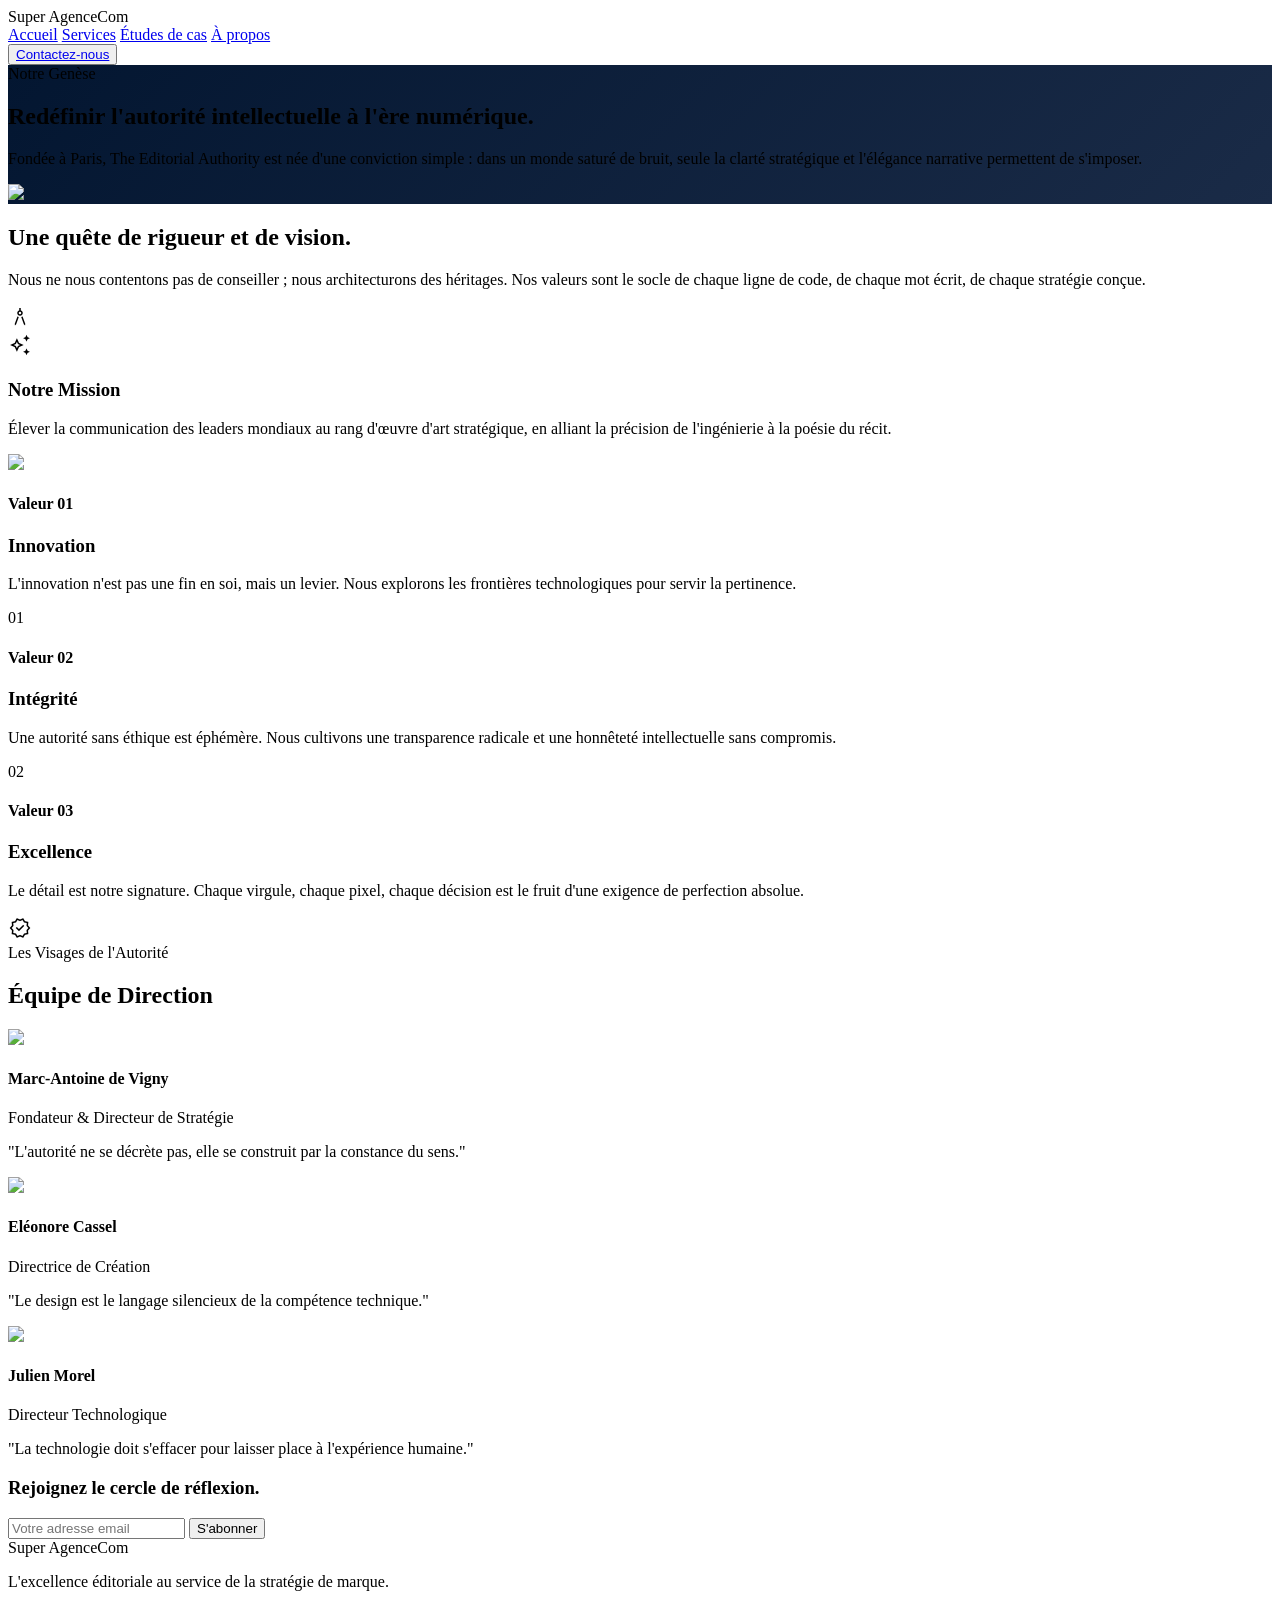
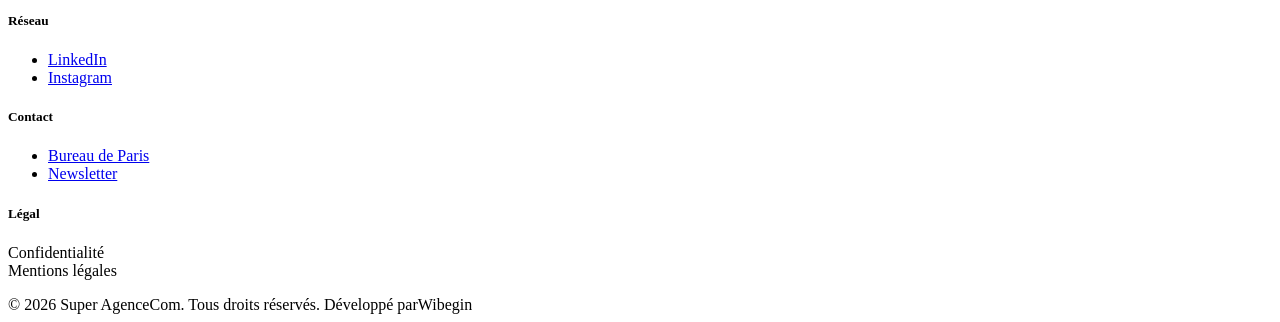
==== apropos.html @ 8a98f332 "initialization" ====
<!doctype html>

<html class="light" lang="fr">
  <head>
    <meta charset="utf-8" />
    <meta content="width=device-width, initial-scale=1.0" name="viewport" />
    <link
      href="https://fonts.googleapis.com/css2?family=Noto+Serif:wght@400;700&amp;family=Manrope:wght@300;400;500;600;700;800&amp;display=swap"
      rel="stylesheet"
    />
    <link
      href="https://fonts.googleapis.com/css2?family=Material+Symbols+Outlined:wght,FILL@100..700,0..1&amp;display=swap"
      rel="stylesheet"
    />
    <link
      href="https://fonts.googleapis.com/css2?family=Material+Symbols+Outlined:wght,FILL@100..700,0..1&amp;display=swap"
      rel="stylesheet"
    />
    <script src="https://cdn.tailwindcss.com?plugins=forms,container-queries"></script>
    <script id="tailwind-config">
      tailwind.config = {
        darkMode: "class",
        theme: {
          extend: {
            colors: {
              "on-surface-variant": "#44474d",
              "on-secondary": "#ffffff",
              "secondary-fixed": "#d9e3f7",
              "tertiary-container": "#3a2800",
              "primary-container": "#1a2b47",
              "inverse-primary": "#b6c7ea",
              "tertiary-fixed": "#ffdea5",
              "outline-variant": "#c5c6ce",
              "surface-variant": "#e0e3e5",
              "on-primary": "#ffffff",
              "on-tertiary": "#ffffff",
              "on-primary-fixed-variant": "#374765",
              primary: "#031631",
              background: "#f7f9fb",
              outline: "#75777e",
              "on-primary-container": "#8293b4",
              "on-tertiary-fixed-variant": "#5d4201",
              "surface-container-highest": "#e0e3e5",
              "surface-tint": "#4e5f7d",
              secondary: "#555f70",
              "on-secondary-fixed-variant": "#3d4757",
              "on-secondary-container": "#596374",
              "on-tertiary-container": "#b08d48",
              surface: "#f7f9fb",
              "on-surface": "#191c1e",
              "on-secondary-fixed": "#121c2a",
              "on-tertiary-fixed": "#261900",
              "surface-container-high": "#e6e8ea",
              "surface-container-low": "#f2f4f6",
              "inverse-surface": "#2d3133",
              "on-primary-fixed": "#081b37",
              "tertiary-fixed-dim": "#e9c176",
              "on-error": "#ffffff",
              "on-background": "#191c1e",
              "primary-fixed": "#d6e3ff",
              "on-error-container": "#93000a",
              "error-container": "#ffdad6",
              "surface-dim": "#d8dadc",
              error: "#ba1a1a",
              "inverse-on-surface": "#eff1f3",
              "secondary-fixed-dim": "#bdc7db",
              "primary-fixed-dim": "#b6c7ea",
              "surface-container": "#eceef0",
              "surface-bright": "#f7f9fb",
              "surface-container-lowest": "#ffffff",
              "secondary-container": "#d6e0f4",
              tertiary: "#201500",
            },
            fontFamily: {
              headline: ["Noto Serif"],
              body: ["Manrope"],
              label: ["Manrope"],
            },
            borderRadius: {
              DEFAULT: "0.125rem",
              lg: "0.25rem",
              xl: "0.5rem",
              full: "0.75rem",
            },
          },
        },
      };
    </script>
    <style>
      .material-symbols-outlined {
        font-variation-settings:
          "FILL" 0,
          "wght" 300,
          "GRAD" 0,
          "opsz" 24;
      }
      .editorial-gradient {
        background: linear-gradient(135deg, #031631 0%, #1a2b47 100%);
      }
      .asymmetric-grid {
        display: grid;
        grid-template-columns: repeat(12, 1fr);
      }
    </style>
  </head>
  <body
    class="bg-surface text-on-surface font-body selection:bg-tertiary-fixed-dim selection:text-primary"
  >
    <!-- Top Navigation Bar -->
    <nav class="fixed top-0 w-full z-50 bg-white/70 backdrop-blur-xl shadow-sm">
      <div
        class="flex justify-between items-center max-w-7xl mx-auto px-8 h-20"
      >
        <div class="text-xl font-bold font-headline text-primary">
          Super AgenceCom
        </div>
        <div
          class="hidden md:flex items-center space-x-10 font-headline font-medium tracking-tight"
        >
          <a
            class="text-secondary hover:text-primary transition-colors"
            href="index.html"
            >Accueil</a
          >
          <a
            class="text-secondary hover:text-primary transition-colors"
            href="services.html"
            >Services</a
          >
          <a
            class="text-secondary hover:text-primary transition-colors"
            href="etudes.html"
            >Études de cas</a
          >
          <a
            class="text-primary border-b-2 border-primary pb-1"
            href="apropos.html"
            >À propos</a
          >
        </div>
        <button
          class="bg-primary text-on-primary px-6 py-2.5 text-sm uppercase tracking-widest hover:opacity-80 transition-opacity duration-300 active:scale-95 transition-transform"
        >
          <a href="contact.html">Contactez-nous</a>
        </button>
      </div>
    </nav>
    <main class="pt-20">
      <!-- Hero Section: Narrative Introduction -->
      <section class="editorial-gradient text-white py-32 px-8 overflow-hidden">
        <div
          class="max-w-7xl mx-auto flex flex-col md:flex-row items-center gap-16"
        >
          <div class="w-full md:w-3/5">
            <span
              class="font-label text-tertiary-fixed-dim uppercase tracking-[0.3em] text-xs mb-6 block"
              >Notre Genèse</span
            >
            <h1 class="font-headline text-5xl md:text-7xl leading-tight mb-8">
              Redéfinir l'autorité intellectuelle à l'ère numérique.
            </h1>
            <p
              class="font-body text-xl text-on-primary-container leading-relaxed max-w-2xl"
            >
              Fondée à Paris, The Editorial Authority est née d'une conviction
              simple : dans un monde saturé de bruit, seule la clarté
              stratégique et l'élégance narrative permettent de s'imposer.
            </p>
          </div>
          <div class="w-full md:w-2/5 relative">
            <div class="aspect-[4/5] bg-surface-container-low overflow-hidden">
              <img
                class="w-full h-full object-cover grayscale opacity-90 hover:scale-105 transition-transform duration-500"
                data-alt="Modern minimalist architectural office interior with high ceilings and large windows showing a Parisian skyline at dusk"
                src="https://lh3.googleusercontent.com/aida-public/[base64]"
              />
            </div>
          </div>
        </div>
      </section>
      <!-- Mission & Values: Asymmetric Bento Grid -->
      <section class="py-32 px-8 bg-surface">
        <div class="max-w-7xl mx-auto">
          <div
            class="mb-24 flex flex-col md:flex-row justify-between items-end gap-8"
          >
            <div class="max-w-xl">
              <h2 class="font-headline text-4xl mb-6">
                Une quête de rigueur et de vision.
              </h2>
              <p class="text-on-secondary-container text-lg">
                Nous ne nous contentons pas de conseiller ; nous architecturons
                des héritages. Nos valeurs sont le socle de chaque ligne de
                code, de chaque mot écrit, de chaque stratégie conçue.
              </p>
            </div>
            <div class="hidden md:block">
              <span class="material-symbols-outlined text-6xl text-primary/10"
                >architecture</span
              >
            </div>
          </div>
          <div class="grid grid-cols-1 md:grid-cols-12 gap-6">
            <!-- Mission -->
            <div
              class="md:col-span-7 bg-surface-container-lowest p-12 flex flex-col justify-between group"
            >
              <div>
                <span
                  class="material-symbols-outlined text-primary text-4xl mb-8"
                  >auto_awesome</span
                >
                <h3 class="font-headline text-3xl mb-6">Notre Mission</h3>
                <p
                  class="text-on-secondary-container text-lg leading-relaxed max-w-md"
                >
                  Élever la communication des leaders mondiaux au rang d'œuvre
                  d'art stratégique, en alliant la précision de l'ingénierie à
                  la poésie du récit.
                </p>
              </div>
              <div class="mt-12 overflow-hidden h-64">
                <img
                  class="w-full h-full object-cover transition-transform duration-700 group-hover:scale-110"
                  data-alt="Top down view of a minimalist workspace with a fountain pen, a blank notebook, and a small architectural model"
                  src="https://lh3.googleusercontent.com/aida-public/[base64]"
                />
              </div>
            </div>
            <!-- Innovation -->
            <div class="md:col-span-5 bg-primary p-12 text-white">
              <div class="h-full flex flex-col justify-between">
                <div>
                  <h4
                    class="font-label uppercase tracking-widest text-xs text-tertiary-fixed-dim mb-4"
                  >
                    Valeur 01
                  </h4>
                  <h3 class="font-headline text-3xl mb-6">Innovation</h3>
                  <p class="text-on-primary-container leading-relaxed">
                    L'innovation n'est pas une fin en soi, mais un levier. Nous
                    explorons les frontières technologiques pour servir la
                    pertinence.
                  </p>
                </div>
                <div class="mt-12 border-t border-white/10 pt-8">
                  <span class="font-headline text-5xl opacity-20">01</span>
                </div>
              </div>
            </div>
            <!-- Intégrité -->
            <div class="md:col-span-5 bg-surface-container-low p-12">
              <div class="h-full flex flex-col justify-between">
                <div>
                  <h4
                    class="font-label uppercase tracking-widest text-xs text-primary/40 mb-4"
                  >
                    Valeur 02
                  </h4>
                  <h3 class="font-headline text-3xl mb-6 text-primary">
                    Intégrité
                  </h3>
                  <p class="text-on-secondary-container leading-relaxed">
                    Une autorité sans éthique est éphémère. Nous cultivons une
                    transparence radicale et une honnêteté intellectuelle sans
                    compromis.
                  </p>
                </div>
                <div class="mt-12 border-t border-primary/10 pt-8">
                  <span class="font-headline text-5xl opacity-20 text-primary"
                    >02</span
                  >
                </div>
              </div>
            </div>
            <!-- Excellence -->
            <div class="md:col-span-7 bg-surface-container-highest p-12">
              <div class="h-full flex flex-col justify-between">
                <div>
                  <h4
                    class="font-label uppercase tracking-widest text-xs text-primary/40 mb-4"
                  >
                    Valeur 03
                  </h4>
                  <h3 class="font-headline text-3xl mb-6 text-primary">
                    Excellence
                  </h3>
                  <p
                    class="text-on-secondary-container leading-relaxed max-w-sm"
                  >
                    Le détail est notre signature. Chaque virgule, chaque pixel,
                    chaque décision est le fruit d'une exigence de perfection
                    absolue.
                  </p>
                </div>
                <div class="mt-12 flex justify-end">
                  <div
                    class="w-32 h-32 bg-tertiary-fixed-dim rounded-full flex items-center justify-center -mb-20 -mr-20"
                  >
                    <span
                      class="material-symbols-outlined text-primary text-3xl"
                      >verified</span
                    >
                  </div>
                </div>
              </div>
            </div>
          </div>
        </div>
      </section>
      <!-- Leadership Team -->
      <section class="py-32 px-8 bg-surface-container-low">
        <div class="max-w-7xl mx-auto">
          <div class="text-center mb-24">
            <span
              class="font-label text-primary uppercase tracking-[0.4em] text-xs mb-4 block"
              >Les Visages de l'Autorité</span
            >
            <h2 class="font-headline text-4xl md:text-5xl">
              Équipe de Direction
            </h2>
          </div>
          <div class="grid grid-cols-1 md:grid-cols-3 gap-16">
            <!-- Leader 1 -->
            <div class="group">
              <div class="aspect-[3/4] bg-surface-variant overflow-hidden mb-8">
                <img
                  class="w-full h-full object-cover grayscale group-hover:grayscale-0 transition-all duration-500"
                  data-alt="Professional studio portrait of a mature man with a serious expression, wearing a tailored navy suit, minimalist lighting"
                  src="https://lh3.googleusercontent.com/aida-public/[base64]"
                />
              </div>
              <h4 class="font-headline text-2xl mb-1">Marc-Antoine de Vigny</h4>
              <p
                class="font-label uppercase tracking-widest text-xs text-primary/60 mb-6"
              >
                Fondateur &amp; Directeur de Stratégie
              </p>
              <p
                class="text-on-secondary-container text-sm leading-relaxed italic"
              >
                "L'autorité ne se décrète pas, elle se construit par la
                constance du sens."
              </p>
            </div>
            <!-- Leader 2 -->
            <div class="group">
              <div class="aspect-[3/4] bg-surface-variant overflow-hidden mb-8">
                <img
                  class="w-full h-full object-cover grayscale group-hover:grayscale-0 transition-all duration-500"
                  data-alt="Professional portrait of a woman in her late 30s with a confident smile, wearing a cream designer blouse, soft natural lighting"
                  src="https://lh3.googleusercontent.com/aida-public/[base64]"
                />
              </div>
              <h4 class="font-headline text-2xl mb-1">Eléonore Cassel</h4>
              <p
                class="font-label uppercase tracking-widest text-xs text-primary/60 mb-6"
              >
                Directrice de Création
              </p>
              <p
                class="text-on-secondary-container text-sm leading-relaxed italic"
              >
                "Le design est le langage silencieux de la compétence
                technique."
              </p>
            </div>
            <!-- Leader 3 -->
            <div class="group">
              <div class="aspect-[3/4] bg-surface-variant overflow-hidden mb-8">
                <img
                  class="w-full h-full object-cover grayscale group-hover:grayscale-0 transition-all duration-500"
                  data-alt="Portrait of a young male executive in a modern black turtleneck, looking thoughtfully away from the camera, cinematic lighting"
                  src="https://lh3.googleusercontent.com/aida-public/[base64]"
                />
              </div>
              <h4 class="font-headline text-2xl mb-1">Julien Morel</h4>
              <p
                class="font-label uppercase tracking-widest text-xs text-primary/60 mb-6"
              >
                Directeur Technologique
              </p>
              <p
                class="text-on-secondary-container text-sm leading-relaxed italic"
              >
                "La technologie doit s'effacer pour laisser place à l'expérience
                humaine."
              </p>
            </div>
          </div>
        </div>
      </section>
      <!-- Newsletter / CTA -->
      <section class="py-24 px-8 bg-surface">
        <div
          class="max-w-3xl mx-auto text-center border-t border-outline-variant pt-24"
        >
          <h3 class="font-headline text-3xl mb-8">
            Rejoignez le cercle de réflexion.
          </h3>
          <div class="flex flex-col md:flex-row gap-4 justify-center">
            <input
              class="border-b border-outline-variant bg-transparent px-4 py-3 focus:outline-none focus:border-primary transition-colors font-body w-full md:w-80"
              placeholder="Votre adresse email"
              type="email"
            />
            <button
              class="bg-primary text-on-primary px-8 py-3 text-sm uppercase tracking-widest hover:opacity-90 transition-opacity"
            >
              S'abonner
            </button>
          </div>
        </div>
      </section>
    </main>
    <!-- Footer -->
    <footer class="bg-surface-container-low text-primary border-t-0">
      <div
        class="grid grid-cols-1 md:grid-cols-4 gap-12 max-w-7xl mx-auto px-8 py-20"
      >
        <div class="col-span-1 md:col-span-1">
          <div class="text-lg font-bold font-headline mb-6">
            Super AgenceCom
          </div>
          <p
            class="font-body text-xs text-on-secondary-container leading-relaxed"
          >
            L'excellence éditoriale au service de la stratégie de marque.
          </p>
        </div>
        <div>
          <h5
            class="font-label text-sm uppercase tracking-widest mb-6 font-bold"
          >
            Réseau
          </h5>
          <ul class="space-y-4">
            <li>
              <a
                class="text-on-secondary-container hover:underline decoration-tertiary-fixed-dim underline-offset-4 transition-all"
                href="#"
                >LinkedIn</a
              >
            </li>
            <li>
              <a
                class="text-on-secondary-container hover:underline decoration-tertiary-fixed-dim underline-offset-4 transition-all"
                href="#"
                >Instagram</a
              >
            </li>
          </ul>
        </div>
        <div>
          <h5
            class="font-label text-sm uppercase tracking-widest mb-6 font-bold"
          >
            Contact
          </h5>
          <ul class="space-y-4">
            <li>
              <a
                class="text-on-secondary-container hover:underline decoration-tertiary-fixed-dim underline-offset-4 transition-all"
                href="#"
                >Bureau de Paris</a
              >
            </li>
            <li>
              <a
                class="text-on-secondary-container hover:underline decoration-tertiary-fixed-dim underline-offset-4 transition-all"
                href="#"
                >Newsletter</a
              >
            </li>
          </ul>
        </div>
        <div>
          <h5
            class="font-label text-sm uppercase tracking-widest mb-6 font-bold"
          >
            Légal
          </h5>
          <p class="text-on-secondary-container text-xs leading-loose">
            Confidentialité<br />
            Mentions légales
          </p>
        </div>
      </div>
      <div class="max-w-7xl mx-auto px-8 pb-12">
        <div
          class="border-t border-outline-variant/30 pt-8 flex justify-between items-center text-[10px] font-label uppercase tracking-widest text-on-secondary-container/60"
        >
          <span>© 2026 Super AgenceCom. Tous droits réservés.</span>
          <span class="flex items-center gap-2"
            >Développé par<span class="text-primary font-bold"
              >Wibegin</span
            ></span
          >
        </div>
      </div>
    </footer>
  </body>
</html>
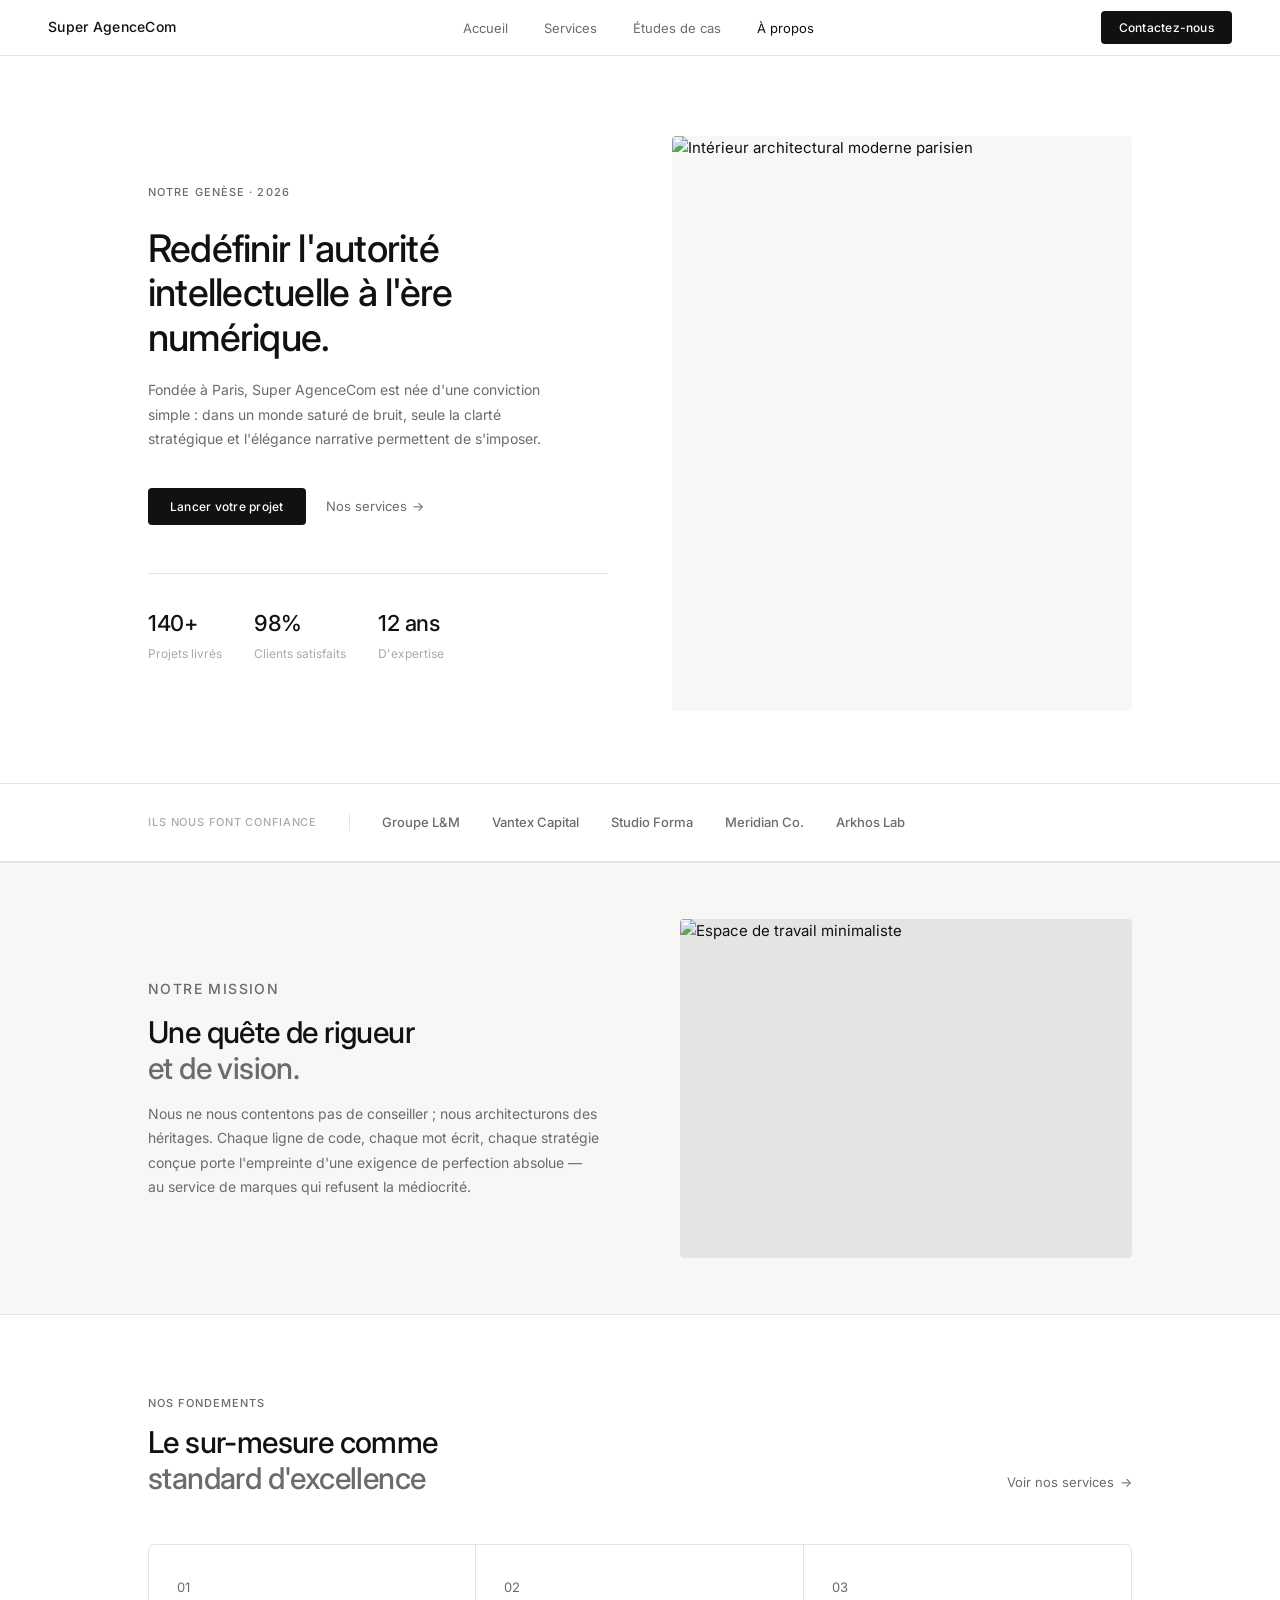
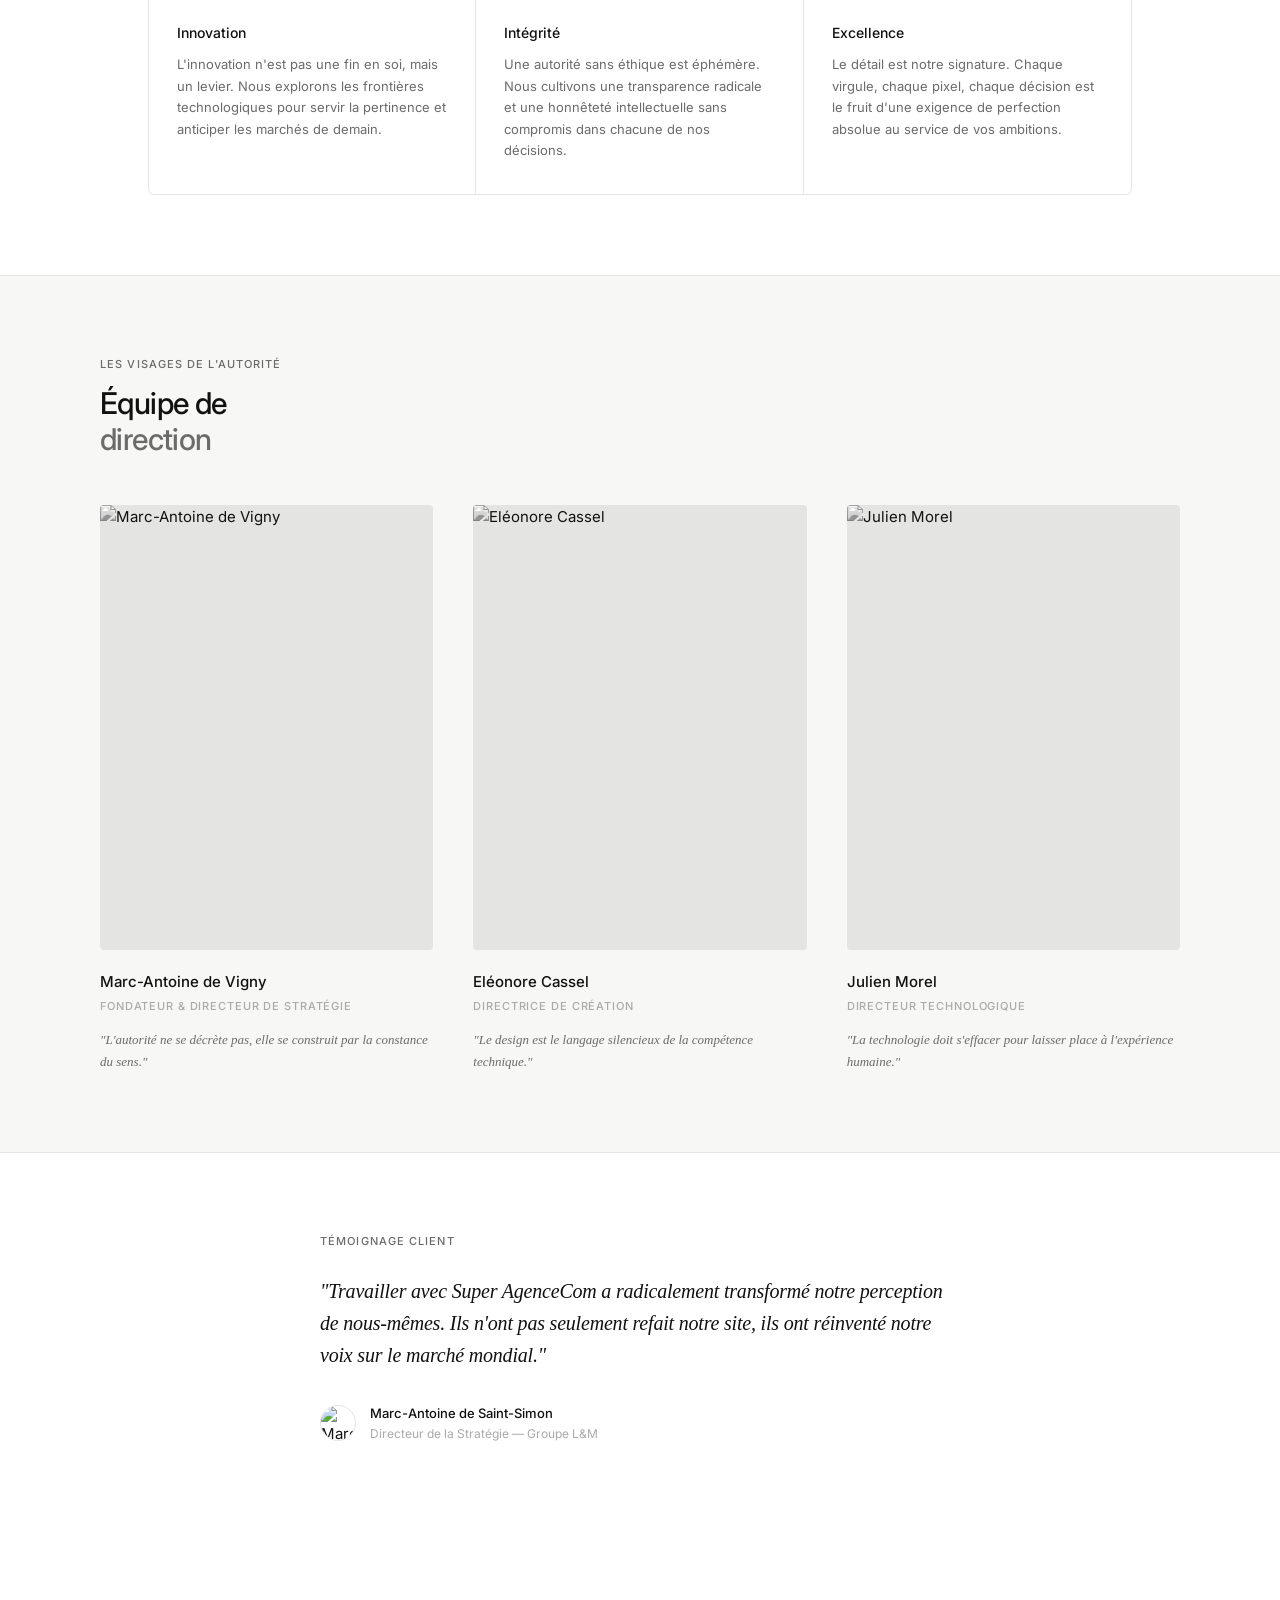
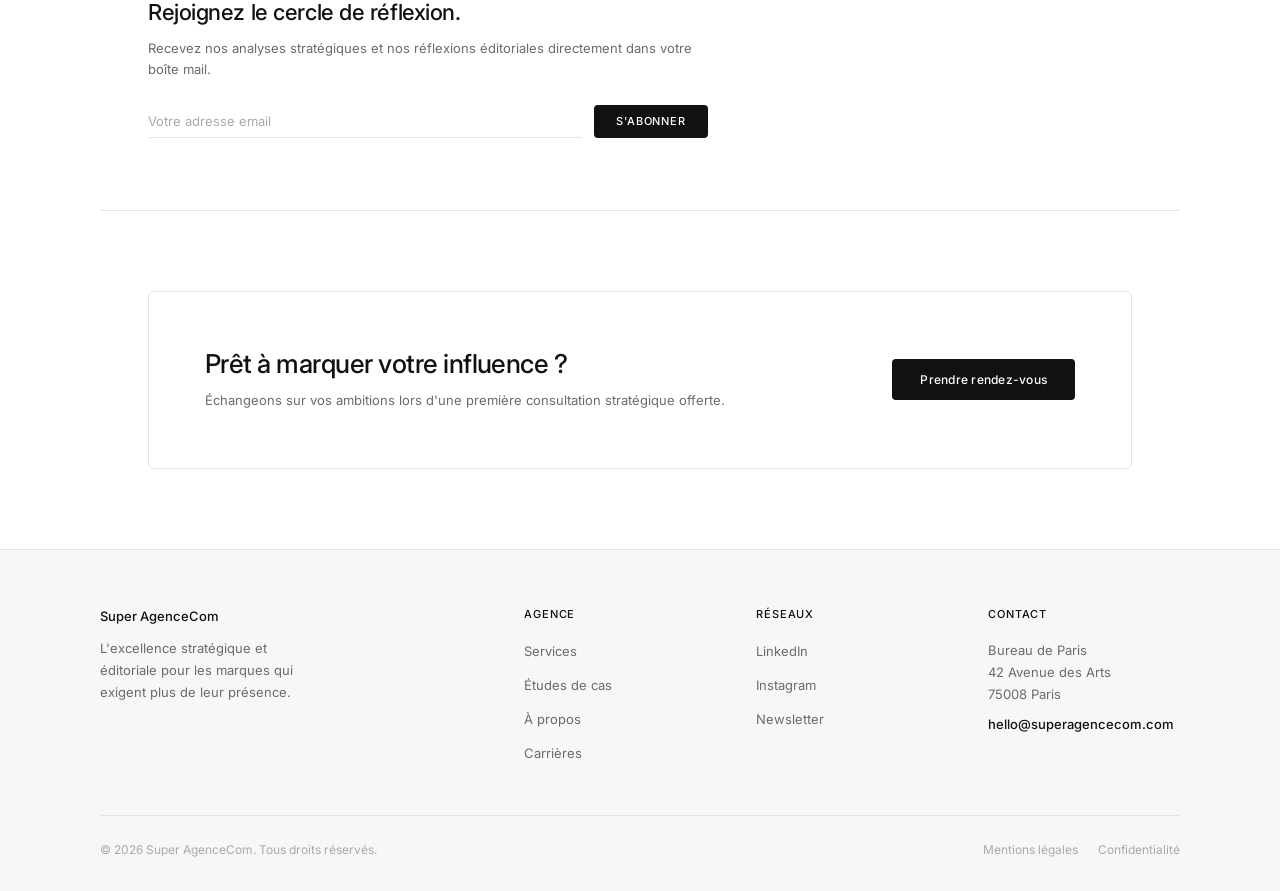
==== commit 09097d43: "AJout des fichiers css" ====
--- a/apropos.html
+++ b/apropos.html
@@ -1,388 +1,218 @@
 <!doctype html>
-
-<html class="light" lang="fr">
+<html lang="fr">
   <head>
     <meta charset="utf-8" />
-    <meta content="width=device-width, initial-scale=1.0" name="viewport" />
+    <meta name="viewport" content="width=device-width, initial-scale=1.0" />
+    <title>Super AgenceCom | À propos</title>
     <link
-      href="https://fonts.googleapis.com/css2?family=Noto+Serif:wght@400;700&amp;family=Manrope:wght@300;400;500;600;700;800&amp;display=swap"
+      href="https://fonts.googleapis.com/css2?family=Inter:wght@300;400;500;600&display=swap"
       rel="stylesheet"
     />
-    <link
-      href="https://fonts.googleapis.com/css2?family=Material+Symbols+Outlined:wght,FILL@100..700,0..1&amp;display=swap"
-      rel="stylesheet"
-    />
-    <link
-      href="https://fonts.googleapis.com/css2?family=Material+Symbols+Outlined:wght,FILL@100..700,0..1&amp;display=swap"
-      rel="stylesheet"
-    />
-    <script src="https://cdn.tailwindcss.com?plugins=forms,container-queries"></script>
-    <script id="tailwind-config">
-      tailwind.config = {
-        darkMode: "class",
-        theme: {
-          extend: {
-            colors: {
-              "on-surface-variant": "#44474d",
-              "on-secondary": "#ffffff",
-              "secondary-fixed": "#d9e3f7",
-              "tertiary-container": "#3a2800",
-              "primary-container": "#1a2b47",
-              "inverse-primary": "#b6c7ea",
-              "tertiary-fixed": "#ffdea5",
-              "outline-variant": "#c5c6ce",
-              "surface-variant": "#e0e3e5",
-              "on-primary": "#ffffff",
-              "on-tertiary": "#ffffff",
-              "on-primary-fixed-variant": "#374765",
-              primary: "#031631",
-              background: "#f7f9fb",
-              outline: "#75777e",
-              "on-primary-container": "#8293b4",
-              "on-tertiary-fixed-variant": "#5d4201",
-              "surface-container-highest": "#e0e3e5",
-              "surface-tint": "#4e5f7d",
-              secondary: "#555f70",
-              "on-secondary-fixed-variant": "#3d4757",
-              "on-secondary-container": "#596374",
-              "on-tertiary-container": "#b08d48",
-              surface: "#f7f9fb",
-              "on-surface": "#191c1e",
-              "on-secondary-fixed": "#121c2a",
-              "on-tertiary-fixed": "#261900",
-              "surface-container-high": "#e6e8ea",
-              "surface-container-low": "#f2f4f6",
-              "inverse-surface": "#2d3133",
-              "on-primary-fixed": "#081b37",
-              "tertiary-fixed-dim": "#e9c176",
-              "on-error": "#ffffff",
-              "on-background": "#191c1e",
-              "primary-fixed": "#d6e3ff",
-              "on-error-container": "#93000a",
-              "error-container": "#ffdad6",
-              "surface-dim": "#d8dadc",
-              error: "#ba1a1a",
-              "inverse-on-surface": "#eff1f3",
-              "secondary-fixed-dim": "#bdc7db",
-              "primary-fixed-dim": "#b6c7ea",
-              "surface-container": "#eceef0",
-              "surface-bright": "#f7f9fb",
-              "surface-container-lowest": "#ffffff",
-              "secondary-container": "#d6e0f4",
-              tertiary: "#201500",
-            },
-            fontFamily: {
-              headline: ["Noto Serif"],
-              body: ["Manrope"],
-              label: ["Manrope"],
-            },
-            borderRadius: {
-              DEFAULT: "0.125rem",
-              lg: "0.25rem",
-              xl: "0.5rem",
-              full: "0.75rem",
-            },
-          },
-        },
-      };
-    </script>
-    <style>
-      .material-symbols-outlined {
-        font-variation-settings:
-          "FILL" 0,
-          "wght" 300,
-          "GRAD" 0,
-          "opsz" 24;
-      }
-      .editorial-gradient {
-        background: linear-gradient(135deg, #031631 0%, #1a2b47 100%);
-      }
-      .asymmetric-grid {
-        display: grid;
-        grid-template-columns: repeat(12, 1fr);
-      }
-    </style>
+
+    <link rel="stylesheet" href="css/apropos.css" />
+    <!-- <style>
+      
+    </style> -->
   </head>
-  <body
-    class="bg-surface text-on-surface font-body selection:bg-tertiary-fixed-dim selection:text-primary"
-  >
-    <!-- Top Navigation Bar -->
-    <nav class="fixed top-0 w-full z-50 bg-white/70 backdrop-blur-xl shadow-sm">
-      <div
-        class="flex justify-between items-center max-w-7xl mx-auto px-8 h-20"
-      >
-        <div class="text-xl font-bold font-headline text-primary">
-          Super AgenceCom
-        </div>
-        <div
-          class="hidden md:flex items-center space-x-10 font-headline font-medium tracking-tight"
-        >
-          <a
-            class="text-secondary hover:text-primary transition-colors"
-            href="index.html"
-            >Accueil</a
-          >
-          <a
-            class="text-secondary hover:text-primary transition-colors"
-            href="services.html"
-            >Services</a
-          >
-          <a
-            class="text-secondary hover:text-primary transition-colors"
-            href="etudes.html"
-            >Études de cas</a
-          >
-          <a
-            class="text-primary border-b-2 border-primary pb-1"
-            href="apropos.html"
-            >À propos</a
-          >
-        </div>
-        <button
-          class="bg-primary text-on-primary px-6 py-2.5 text-sm uppercase tracking-widest hover:opacity-80 transition-opacity duration-300 active:scale-95 transition-transform"
-        >
-          <a href="contact.html">Contactez-nous</a>
-        </button>
-      </div>
+  <body>
+    <!-- NAV -->
+    <nav>
+      <a href="index.html" class="nav-logo">Super AgenceCom</a>
+      <ul class="nav-links">
+        <li><a href="index.html">Accueil</a></li>
+        <li><a href="services.html">Services</a></li>
+        <li><a href="etudes.html">Études de cas</a></li>
+        <li><a href="apropos.html" class="active">À propos</a></li>
+      </ul>
+      <a href="contact.html" class="nav-cta">Contactez-nous</a>
+      <button class="nav-burger" onclick="toggleMenu()" aria-label="Menu">
+        <span></span><span></span><span></span>
+      </button>
     </nav>
-    <main class="pt-20">
-      <!-- Hero Section: Narrative Introduction -->
-      <section class="editorial-gradient text-white py-32 px-8 overflow-hidden">
-        <div
-          class="max-w-7xl mx-auto flex flex-col md:flex-row items-center gap-16"
-        >
-          <div class="w-full md:w-3/5">
-            <span
-              class="font-label text-tertiary-fixed-dim uppercase tracking-[0.3em] text-xs mb-6 block"
-              >Notre Genèse</span
-            >
-            <h1 class="font-headline text-5xl md:text-7xl leading-tight mb-8">
-              Redéfinir l'autorité intellectuelle à l'ère numérique.
-            </h1>
-            <p
-              class="font-body text-xl text-on-primary-container leading-relaxed max-w-2xl"
-            >
-              Fondée à Paris, The Editorial Authority est née d'une conviction
-              simple : dans un monde saturé de bruit, seule la clarté
-              stratégique et l'élégance narrative permettent de s'imposer.
-            </p>
-          </div>
-          <div class="w-full md:w-2/5 relative">
-            <div class="aspect-[4/5] bg-surface-container-low overflow-hidden">
-              <img
-                class="w-full h-full object-cover grayscale opacity-90 hover:scale-105 transition-transform duration-500"
-                data-alt="Modern minimalist architectural office interior with high ceilings and large windows showing a Parisian skyline at dusk"
-                src="https://lh3.googleusercontent.com/aida-public/[base64]"
-              />
-            </div>
-          </div>
-        </div>
-      </section>
-      <!-- Mission & Values: Asymmetric Bento Grid -->
-      <section class="py-32 px-8 bg-surface">
-        <div class="max-w-7xl mx-auto">
-          <div
-            class="mb-24 flex flex-col md:flex-row justify-between items-end gap-8"
-          >
-            <div class="max-w-xl">
-              <h2 class="font-headline text-4xl mb-6">
-                Une quête de rigueur et de vision.
+
+    <!-- NAV MOBILE -->
+    <div class="nav-mobile" id="navMobile">
+      <a href="index.html">Accueil</a>
+      <a href="services.html">Services</a>
+      <a href="etudes.html">Études de cas</a>
+      <a href="apropos.html">À propos</a>
+      <a href="contact.html">Contactez-nous</a>
+    </div>
+
+    <main>
+      <!-- HERO -->
+      <section class="hero">
+        <div>
+          <p class="hero-label">Notre Genèse · 2026</p>
+          <h1>Redéfinir l'autorité intellectuelle à l'ère numérique.</h1>
+          <p class="hero-sub">
+            Fondée à Paris, Super AgenceCom est née d'une conviction simple :
+            dans un monde saturé de bruit, seule la clarté stratégique et
+            l'élégance narrative permettent de s'imposer.
+          </p>
+          <div class="hero-actions">
+            <a href="contact.html" class="btn-dark">Lancer votre projet</a>
+            <a href="services.html" class="btn-link">Nos services</a>
+          </div>
+          <div class="hero-stats">
+            <div>
+              <div class="hero-stat-num">140+</div>
+              <div class="hero-stat-label">Projets livrés</div>
+            </div>
+            <div>
+              <div class="hero-stat-num">98%</div>
+              <div class="hero-stat-label">Clients satisfaits</div>
+            </div>
+            <div>
+              <div class="hero-stat-num">12 ans</div>
+              <div class="hero-stat-label">D'expertise</div>
+            </div>
+          </div>
+        </div>
+        <div class="hero-visual">
+          <div class="hero-img-block">
+            <img
+              src="https://lh3.googleusercontent.com/aida-public/[base64]"
+              alt="Intérieur architectural moderne parisien"
+            />
+          </div>
+        </div>
+      </section>
+
+      <!-- CLIENTS -->
+      <div class="logos-wrap">
+        <div class="logos">
+          <span class="logos-label">Ils nous font confiance</span>
+          <div class="logos-row">
+            <span class="logo-name">Groupe L&amp;M</span>
+            <span class="logo-name">Vantex Capital</span>
+            <span class="logo-name">Studio Forma</span>
+            <span class="logo-name">Meridian Co.</span>
+            <span class="logo-name">Arkhos Lab</span>
+          </div>
+        </div>
+      </div>
+
+      <!-- MISSION -->
+      <div class="mission-band">
+        <div class="mission-inner">
+          <div>
+            <p class="section-kicker">Notre mission</p>
+            <h2>
+              Une quête de rigueur<br /><span style="color: var(--muted)"
+                >et de vision.</span
+              >
+            </h2>
+            <p>
+              Nous ne nous contentons pas de conseiller ; nous architecturons
+              des héritages. Chaque ligne de code, chaque mot écrit, chaque
+              stratégie conçue porte l'empreinte d'une exigence de perfection
+              absolue — au service de marques qui refusent la médiocrité.
+            </p>
+          </div>
+          <div class="mission-img">
+            <img
+              src="https://lh3.googleusercontent.com/aida-public/[base64]"
+              alt="Espace de travail minimaliste"
+            />
+          </div>
+        </div>
+      </div>
+
+      <!-- VALEURS -->
+      <section class="values-section">
+        <div class="section-header">
+          <div>
+            <p class="section-kicker">Nos fondements</p>
+            <h2 class="section-title">
+              Le sur-mesure comme<br /><span>standard d'excellence</span>
+            </h2>
+          </div>
+          <a href="services.html" class="section-link">Voir nos services</a>
+        </div>
+        <div class="values-grid">
+          <div class="val">
+            <p class="val-num">01</p>
+            <h3>Innovation</h3>
+            <p>
+              L'innovation n'est pas une fin en soi, mais un levier. Nous
+              explorons les frontières technologiques pour servir la pertinence
+              et anticiper les marchés de demain.
+            </p>
+          </div>
+          <div class="val">
+            <p class="val-num">02</p>
+            <h3>Intégrité</h3>
+            <p>
+              Une autorité sans éthique est éphémère. Nous cultivons une
+              transparence radicale et une honnêteté intellectuelle sans
+              compromis dans chacune de nos décisions.
+            </p>
+          </div>
+          <div class="val">
+            <p class="val-num">03</p>
+            <h3>Excellence</h3>
+            <p>
+              Le détail est notre signature. Chaque virgule, chaque pixel,
+              chaque décision est le fruit d'une exigence de perfection absolue
+              au service de vos ambitions.
+            </p>
+          </div>
+        </div>
+      </section>
+
+      <!-- TEAM -->
+      <section class="team-section">
+        <div class="team-inner">
+          <div class="section-header">
+            <div>
+              <p class="section-kicker">Les visages de l'autorité</p>
+              <h2 class="section-title">
+                Équipe de<br /><span>direction</span>
               </h2>
-              <p class="text-on-secondary-container text-lg">
-                Nous ne nous contentons pas de conseiller ; nous architecturons
-                des héritages. Nos valeurs sont le socle de chaque ligne de
-                code, de chaque mot écrit, de chaque stratégie conçue.
-              </p>
-            </div>
-            <div class="hidden md:block">
-              <span class="material-symbols-outlined text-6xl text-primary/10"
-                >architecture</span
-              >
-            </div>
-          </div>
-          <div class="grid grid-cols-1 md:grid-cols-12 gap-6">
-            <!-- Mission -->
-            <div
-              class="md:col-span-7 bg-surface-container-lowest p-12 flex flex-col justify-between group"
-            >
-              <div>
-                <span
-                  class="material-symbols-outlined text-primary text-4xl mb-8"
-                  >auto_awesome</span
-                >
-                <h3 class="font-headline text-3xl mb-6">Notre Mission</h3>
-                <p
-                  class="text-on-secondary-container text-lg leading-relaxed max-w-md"
-                >
-                  Élever la communication des leaders mondiaux au rang d'œuvre
-                  d'art stratégique, en alliant la précision de l'ingénierie à
-                  la poésie du récit.
-                </p>
-              </div>
-              <div class="mt-12 overflow-hidden h-64">
+            </div>
+          </div>
+          <div class="team-grid">
+            <div class="team-card">
+              <div class="team-img">
                 <img
-                  class="w-full h-full object-cover transition-transform duration-700 group-hover:scale-110"
-                  data-alt="Top down view of a minimalist workspace with a fountain pen, a blank notebook, and a small architectural model"
-                  src="https://lh3.googleusercontent.com/aida-public/[base64]"
+                  src="https://lh3.googleusercontent.com/aida-public/[base64]"
+                  alt="Marc-Antoine de Vigny"
                 />
               </div>
-            </div>
-            <!-- Innovation -->
-            <div class="md:col-span-5 bg-primary p-12 text-white">
-              <div class="h-full flex flex-col justify-between">
-                <div>
-                  <h4
-                    class="font-label uppercase tracking-widest text-xs text-tertiary-fixed-dim mb-4"
-                  >
-                    Valeur 01
-                  </h4>
-                  <h3 class="font-headline text-3xl mb-6">Innovation</h3>
-                  <p class="text-on-primary-container leading-relaxed">
-                    L'innovation n'est pas une fin en soi, mais un levier. Nous
-                    explorons les frontières technologiques pour servir la
-                    pertinence.
-                  </p>
-                </div>
-                <div class="mt-12 border-t border-white/10 pt-8">
-                  <span class="font-headline text-5xl opacity-20">01</span>
-                </div>
-              </div>
-            </div>
-            <!-- Intégrité -->
-            <div class="md:col-span-5 bg-surface-container-low p-12">
-              <div class="h-full flex flex-col justify-between">
-                <div>
-                  <h4
-                    class="font-label uppercase tracking-widest text-xs text-primary/40 mb-4"
-                  >
-                    Valeur 02
-                  </h4>
-                  <h3 class="font-headline text-3xl mb-6 text-primary">
-                    Intégrité
-                  </h3>
-                  <p class="text-on-secondary-container leading-relaxed">
-                    Une autorité sans éthique est éphémère. Nous cultivons une
-                    transparence radicale et une honnêteté intellectuelle sans
-                    compromis.
-                  </p>
-                </div>
-                <div class="mt-12 border-t border-primary/10 pt-8">
-                  <span class="font-headline text-5xl opacity-20 text-primary"
-                    >02</span
-                  >
-                </div>
-              </div>
-            </div>
-            <!-- Excellence -->
-            <div class="md:col-span-7 bg-surface-container-highest p-12">
-              <div class="h-full flex flex-col justify-between">
-                <div>
-                  <h4
-                    class="font-label uppercase tracking-widest text-xs text-primary/40 mb-4"
-                  >
-                    Valeur 03
-                  </h4>
-                  <h3 class="font-headline text-3xl mb-6 text-primary">
-                    Excellence
-                  </h3>
-                  <p
-                    class="text-on-secondary-container leading-relaxed max-w-sm"
-                  >
-                    Le détail est notre signature. Chaque virgule, chaque pixel,
-                    chaque décision est le fruit d'une exigence de perfection
-                    absolue.
-                  </p>
-                </div>
-                <div class="mt-12 flex justify-end">
-                  <div
-                    class="w-32 h-32 bg-tertiary-fixed-dim rounded-full flex items-center justify-center -mb-20 -mr-20"
-                  >
-                    <span
-                      class="material-symbols-outlined text-primary text-3xl"
-                      >verified</span
-                    >
-                  </div>
-                </div>
-              </div>
-            </div>
-          </div>
-        </div>
-      </section>
-      <!-- Leadership Team -->
-      <section class="py-32 px-8 bg-surface-container-low">
-        <div class="max-w-7xl mx-auto">
-          <div class="text-center mb-24">
-            <span
-              class="font-label text-primary uppercase tracking-[0.4em] text-xs mb-4 block"
-              >Les Visages de l'Autorité</span
-            >
-            <h2 class="font-headline text-4xl md:text-5xl">
-              Équipe de Direction
-            </h2>
-          </div>
-          <div class="grid grid-cols-1 md:grid-cols-3 gap-16">
-            <!-- Leader 1 -->
-            <div class="group">
-              <div class="aspect-[3/4] bg-surface-variant overflow-hidden mb-8">
-                <img
-                  class="w-full h-full object-cover grayscale group-hover:grayscale-0 transition-all duration-500"
-                  data-alt="Professional studio portrait of a mature man with a serious expression, wearing a tailored navy suit, minimalist lighting"
-                  src="https://lh3.googleusercontent.com/aida-public/[base64]"
-                />
-              </div>
-              <h4 class="font-headline text-2xl mb-1">Marc-Antoine de Vigny</h4>
-              <p
-                class="font-label uppercase tracking-widest text-xs text-primary/60 mb-6"
-              >
+              <div class="team-name">Marc-Antoine de Vigny</div>
+              <div class="team-role">
                 Fondateur &amp; Directeur de Stratégie
-              </p>
-              <p
-                class="text-on-secondary-container text-sm leading-relaxed italic"
-              >
+              </div>
+              <p class="team-quote">
                 "L'autorité ne se décrète pas, elle se construit par la
                 constance du sens."
               </p>
             </div>
-            <!-- Leader 2 -->
-            <div class="group">
-              <div class="aspect-[3/4] bg-surface-variant overflow-hidden mb-8">
+            <div class="team-card">
+              <div class="team-img">
                 <img
-                  class="w-full h-full object-cover grayscale group-hover:grayscale-0 transition-all duration-500"
-                  data-alt="Professional portrait of a woman in her late 30s with a confident smile, wearing a cream designer blouse, soft natural lighting"
                   src="https://lh3.googleusercontent.com/aida-public/[base64]"
+                  alt="Eléonore Cassel"
                 />
               </div>
-              <h4 class="font-headline text-2xl mb-1">Eléonore Cassel</h4>
-              <p
-                class="font-label uppercase tracking-widest text-xs text-primary/60 mb-6"
-              >
-                Directrice de Création
-              </p>
-              <p
-                class="text-on-secondary-container text-sm leading-relaxed italic"
-              >
+              <div class="team-name">Eléonore Cassel</div>
+              <div class="team-role">Directrice de Création</div>
+              <p class="team-quote">
                 "Le design est le langage silencieux de la compétence
                 technique."
               </p>
             </div>
-            <!-- Leader 3 -->
-            <div class="group">
-              <div class="aspect-[3/4] bg-surface-variant overflow-hidden mb-8">
+            <div class="team-card">
+              <div class="team-img">
                 <img
-                  class="w-full h-full object-cover grayscale group-hover:grayscale-0 transition-all duration-500"
-                  data-alt="Portrait of a young male executive in a modern black turtleneck, looking thoughtfully away from the camera, cinematic lighting"
                   src="https://lh3.googleusercontent.com/aida-public/[base64]"
+                  alt="Julien Morel"
                 />
               </div>
-              <h4 class="font-headline text-2xl mb-1">Julien Morel</h4>
-              <p
-                class="font-label uppercase tracking-widest text-xs text-primary/60 mb-6"
-              >
-                Directeur Technologique
-              </p>
-              <p
-                class="text-on-secondary-container text-sm leading-relaxed italic"
-              >
+              <div class="team-name">Julien Morel</div>
+              <div class="team-role">Directeur Technologique</div>
+              <p class="team-quote">
                 "La technologie doit s'effacer pour laisser place à l'expérience
                 humaine."
               </p>
@@ -390,114 +220,119 @@
           </div>
         </div>
       </section>
-      <!-- Newsletter / CTA -->
-      <section class="py-24 px-8 bg-surface">
-        <div
-          class="max-w-3xl mx-auto text-center border-t border-outline-variant pt-24"
-        >
-          <h3 class="font-headline text-3xl mb-8">
-            Rejoignez le cercle de réflexion.
-          </h3>
-          <div class="flex flex-col md:flex-row gap-4 justify-center">
-            <input
-              class="border-b border-outline-variant bg-transparent px-4 py-3 focus:outline-none focus:border-primary transition-colors font-body w-full md:w-80"
-              placeholder="Votre adresse email"
-              type="email"
-            />
-            <button
-              class="bg-primary text-on-primary px-8 py-3 text-sm uppercase tracking-widest hover:opacity-90 transition-opacity"
-            >
-              S'abonner
-            </button>
-          </div>
+
+      <!-- TESTIMONIAL -->
+      <section class="testimonial">
+        <div class="testimonial-inner">
+          <p class="t-kicker">Témoignage client</p>
+          <blockquote>
+            "Travailler avec Super AgenceCom a radicalement transformé notre
+            perception de nous-mêmes. Ils n'ont pas seulement refait notre site,
+            ils ont réinventé notre voix sur le marché mondial."
+          </blockquote>
+          <div class="author-row">
+            <div class="avatar">
+              <img
+                src="https://lh3.googleusercontent.com/aida-public/[base64]"
+                alt="Marc-Antoine de Saint-Simon"
+              />
+            </div>
+            <div>
+              <div class="author-name">Marc-Antoine de Saint-Simon</div>
+              <div class="author-role">
+                Directeur de la Stratégie — Groupe L&amp;M
+              </div>
+            </div>
+          </div>
+        </div>
+      </section>
+
+      <!-- NEWSLETTER -->
+      <div class="newsletter-wrap">
+        <div class="newsletter-inner">
+          <h3>Rejoignez le cercle de réflexion.</h3>
+          <p>
+            Recevez nos analyses stratégiques et nos réflexions éditoriales
+            directement dans votre boîte mail.
+          </p>
+          <div class="newsletter-form">
+            <input type="email" placeholder="Votre adresse email" />
+            <button type="button">S'abonner</button>
+          </div>
+        </div>
+      </div>
+
+      <!-- CTA -->
+      <section class="cta-wrap">
+        <div class="cta-box">
+          <div>
+            <h2>Prêt à marquer votre influence&nbsp;?</h2>
+            <p>
+              Échangeons sur vos ambitions lors d'une première consultation
+              stratégique offerte.
+            </p>
+          </div>
+          <a
+            href="contact.html"
+            class="btn-dark"
+            style="padding: 11px 28px; white-space: nowrap; flex-shrink: 0"
+            >Prendre rendez-vous</a
+          >
         </div>
       </section>
     </main>
-    <!-- Footer -->
-    <footer class="bg-surface-container-low text-primary border-t-0">
-      <div
-        class="grid grid-cols-1 md:grid-cols-4 gap-12 max-w-7xl mx-auto px-8 py-20"
-      >
-        <div class="col-span-1 md:col-span-1">
-          <div class="text-lg font-bold font-headline mb-6">
-            Super AgenceCom
-          </div>
-          <p
-            class="font-body text-xs text-on-secondary-container leading-relaxed"
-          >
-            L'excellence éditoriale au service de la stratégie de marque.
+
+    <!-- FOOTER -->
+    <footer>
+      <div class="footer-grid">
+        <div>
+          <div class="footer-brand">Super AgenceCom</div>
+          <p class="footer-desc">
+            L'excellence stratégique et éditoriale pour les marques qui exigent
+            plus de leur présence.
           </p>
         </div>
-        <div>
-          <h5
-            class="font-label text-sm uppercase tracking-widest mb-6 font-bold"
-          >
-            Réseau
-          </h5>
-          <ul class="space-y-4">
-            <li>
-              <a
-                class="text-on-secondary-container hover:underline decoration-tertiary-fixed-dim underline-offset-4 transition-all"
-                href="#"
-                >LinkedIn</a
-              >
-            </li>
-            <li>
-              <a
-                class="text-on-secondary-container hover:underline decoration-tertiary-fixed-dim underline-offset-4 transition-all"
-                href="#"
-                >Instagram</a
-              >
-            </li>
+        <div class="footer-col">
+          <h4>Agence</h4>
+          <ul>
+            <li><a href="services.html">Services</a></li>
+            <li><a href="etudes.html">Études de cas</a></li>
+            <li><a href="apropos.html">À propos</a></li>
+            <li><a href="#">Carrières</a></li>
           </ul>
         </div>
-        <div>
-          <h5
-            class="font-label text-sm uppercase tracking-widest mb-6 font-bold"
-          >
-            Contact
-          </h5>
-          <ul class="space-y-4">
-            <li>
-              <a
-                class="text-on-secondary-container hover:underline decoration-tertiary-fixed-dim underline-offset-4 transition-all"
-                href="#"
-                >Bureau de Paris</a
-              >
-            </li>
-            <li>
-              <a
-                class="text-on-secondary-container hover:underline decoration-tertiary-fixed-dim underline-offset-4 transition-all"
-                href="#"
-                >Newsletter</a
-              >
-            </li>
+        <div class="footer-col">
+          <h4>Réseaux</h4>
+          <ul>
+            <li><a href="#">LinkedIn</a></li>
+            <li><a href="#">Instagram</a></li>
+            <li><a href="#">Newsletter</a></li>
           </ul>
         </div>
-        <div>
-          <h5
-            class="font-label text-sm uppercase tracking-widest mb-6 font-bold"
-          >
-            Légal
-          </h5>
-          <p class="text-on-secondary-container text-xs leading-loose">
-            Confidentialité<br />
-            Mentions légales
-          </p>
-        </div>
-      </div>
-      <div class="max-w-7xl mx-auto px-8 pb-12">
-        <div
-          class="border-t border-outline-variant/30 pt-8 flex justify-between items-center text-[10px] font-label uppercase tracking-widest text-on-secondary-container/60"
-        >
-          <span>© 2026 Super AgenceCom. Tous droits réservés.</span>
-          <span class="flex items-center gap-2"
-            >Développé par<span class="text-primary font-bold"
-              >Wibegin</span
-            ></span
-          >
+        <div class="footer-col">
+          <h4>Contact</h4>
+          <address class="footer-address">
+            Bureau de Paris<br />
+            42 Avenue des Arts<br />
+            75008 Paris
+          </address>
+          <p class="footer-email">hello@superagencecom.com</p>
+        </div>
+      </div>
+      <div class="footer-bottom">
+        <p class="footer-copy">© 2026 Super AgenceCom. Tous droits réservés.</p>
+        <div class="footer-legal">
+          <a href="#">Mentions légales</a>
+          <a href="#">Confidentialité</a>
         </div>
       </div>
     </footer>
+
+    <script>
+      function toggleMenu() {
+        const menu = document.getElementById("navMobile");
+        menu.classList.toggle("open");
+      }
+    </script>
   </body>
 </html>
--- a/css/apropos.css
+++ b/css/apropos.css
@@ -0,0 +1,814 @@
+* {
+  margin: 0;
+  padding: 0;
+  box-sizing: border-box;
+}
+:root {
+  --bg: #ffffff;
+  --surface: #f7f7f6;
+  --text: #111111;
+  --muted: #6b6b6b;
+  --subtle: #aaaaaa;
+  --border: #e4e4e2;
+  --sans: "Inter", -apple-system, BlinkMacSystemFont, "Segoe UI", sans-serif;
+  --serif: Georgia, serif;
+}
+body {
+  font-family: var(--sans);
+  color: var(--text);
+  background: var(--bg);
+  line-height: 1.6;
+  font-size: 15px;
+  overflow-x: hidden;
+}
+
+/* NAV */
+nav {
+  border-bottom: 0.5px solid var(--border);
+  padding: 0 48px;
+  height: 56px;
+  display: flex;
+  align-items: center;
+  justify-content: space-between;
+  background: var(--bg);
+  position: sticky;
+  top: 0;
+  z-index: 100;
+}
+.nav-logo {
+  font-size: 14px;
+  font-weight: 500;
+  color: var(--text);
+  text-decoration: none;
+  letter-spacing: 0.02em;
+}
+.nav-links {
+  display: flex;
+  gap: 36px;
+  list-style: none;
+}
+.nav-links a {
+  font-size: 13px;
+  color: var(--muted);
+  text-decoration: none;
+  transition: color 0.15s;
+}
+.nav-links a:hover,
+.nav-links a.active {
+  color: var(--text);
+}
+.nav-cta {
+  font-size: 12px;
+  font-weight: 500;
+  background: var(--text);
+  color: var(--bg);
+  padding: 7px 18px;
+  border-radius: 4px;
+  text-decoration: none;
+  letter-spacing: 0.02em;
+  transition: opacity 0.15s;
+}
+.nav-cta:hover {
+  opacity: 0.75;
+}
+
+/* BURGER MOBILE */
+.nav-burger {
+  display: none;
+  flex-direction: column;
+  gap: 5px;
+  cursor: pointer;
+  background: none;
+  border: none;
+  padding: 4px;
+}
+.nav-burger span {
+  display: block;
+  width: 22px;
+  height: 1.5px;
+  background: var(--text);
+  transition: all 0.2s;
+}
+.nav-mobile {
+  display: none;
+  flex-direction: column;
+  background: var(--bg);
+  border-bottom: 0.5px solid var(--border);
+  padding: 16px 24px 20px;
+  gap: 4px;
+}
+.nav-mobile.open {
+  display: flex;
+}
+.nav-mobile a {
+  font-size: 14px;
+  color: var(--muted);
+  text-decoration: none;
+  padding: 8px 0;
+  border-bottom: 0.5px solid var(--border);
+  transition: color 0.15s;
+}
+.nav-mobile a:last-child {
+  border-bottom: none;
+}
+.nav-mobile a:hover {
+  color: var(--text);
+}
+
+/* HERO */
+.hero {
+  max-width: 1080px;
+  margin: 0 auto;
+  padding: 80px 48px 72px;
+  display: grid;
+  grid-template-columns: 1fr 1fr;
+  gap: 64px;
+  align-items: center;
+}
+.hero-label {
+  font-size: 11px;
+  font-weight: 500;
+  letter-spacing: 0.1em;
+  text-transform: uppercase;
+  color: var(--muted);
+  margin-bottom: 24px;
+}
+.hero h1 {
+  font-size: 38px;
+  font-weight: 500;
+  line-height: 1.18;
+  letter-spacing: -0.02em;
+  color: var(--text);
+  margin-bottom: 18px;
+}
+.hero-sub {
+  font-size: 14px;
+  color: var(--muted);
+  line-height: 1.75;
+  max-width: 400px;
+  margin-bottom: 36px;
+}
+.hero-actions {
+  display: flex;
+  align-items: center;
+  gap: 20px;
+}
+.btn-dark {
+  font-size: 12px;
+  font-weight: 500;
+  background: var(--text);
+  color: var(--bg);
+  padding: 9px 22px;
+  border-radius: 4px;
+  text-decoration: none;
+  letter-spacing: 0.02em;
+  transition: opacity 0.15s;
+  display: inline-block;
+}
+.btn-dark:hover {
+  opacity: 0.75;
+}
+.btn-link {
+  font-size: 13px;
+  color: var(--muted);
+  text-decoration: none;
+  display: flex;
+  align-items: center;
+  gap: 5px;
+  transition: color 0.15s;
+}
+.btn-link::after {
+  content: "→";
+  transition: transform 0.2s;
+}
+.btn-link:hover {
+  color: var(--text);
+}
+.btn-link:hover::after {
+  transform: translateX(3px);
+}
+.hero-stats {
+  display: flex;
+  gap: 32px;
+  margin-top: 48px;
+  padding-top: 32px;
+  border-top: 0.5px solid var(--border);
+}
+.hero-stat-num {
+  font-size: 22px;
+  font-weight: 500;
+  color: var(--text);
+  letter-spacing: -0.02em;
+}
+.hero-stat-label {
+  font-size: 12px;
+  color: var(--subtle);
+  margin-top: 3px;
+}
+.hero-visual {
+  position: relative;
+}
+.hero-img-block {
+  aspect-ratio: 4/5;
+  border-radius: 4px;
+  overflow: hidden;
+  background: var(--surface);
+}
+.hero-img-block img {
+  width: 100%;
+  height: 100%;
+  object-fit: cover;
+  display: block;
+  transition: transform 1s ease;
+}
+.hero-img-block:hover img {
+  transform: scale(1.02);
+}
+
+/* LOGOS */
+.logos-wrap {
+  border-top: 0.5px solid var(--border);
+  border-bottom: 0.5px solid var(--border);
+}
+.logos {
+  padding: 28px 48px;
+  max-width: 1080px;
+  margin: 0 auto;
+  display: flex;
+  align-items: center;
+}
+.logos-label {
+  font-size: 11px;
+  font-weight: 500;
+  color: var(--subtle);
+  letter-spacing: 0.08em;
+  text-transform: uppercase;
+  white-space: nowrap;
+  padding-right: 32px;
+  margin-right: 32px;
+  border-right: 0.5px solid var(--border);
+}
+.logos-row {
+  display: flex;
+  align-items: center;
+  gap: 32px;
+  flex-wrap: wrap;
+}
+.logo-name {
+  font-size: 13px;
+  color: var(--muted);
+  font-weight: 500;
+}
+
+/* MISSION */
+.mission-band {
+  border-top: 0.5px solid var(--border);
+  border-bottom: 0.5px solid var(--border);
+  background: var(--surface);
+}
+.mission-inner {
+  max-width: 1080px;
+  margin: 0 auto;
+  padding: 56px 48px;
+  display: grid;
+  grid-template-columns: 1fr 1fr;
+  gap: 80px;
+  align-items: center;
+}
+.mission-inner h2 {
+  font-size: 30px;
+  font-weight: 500;
+  letter-spacing: -0.02em;
+  line-height: 1.2;
+  color: var(--text);
+  margin-bottom: 16px;
+}
+.mission-inner p {
+  font-size: 14px;
+  color: var(--muted);
+  line-height: 1.75;
+}
+.mission-img {
+  aspect-ratio: 4/3;
+  border-radius: 4px;
+  overflow: hidden;
+  background: var(--border);
+}
+.mission-img img {
+  width: 100%;
+  height: 100%;
+  object-fit: cover;
+  display: block;
+  transition: transform 0.8s ease;
+}
+.mission-img:hover img {
+  transform: scale(1.03);
+}
+
+/* SECTIONS COMMONS */
+.section-header {
+  display: flex;
+  align-items: flex-end;
+  justify-content: space-between;
+  margin-bottom: 48px;
+}
+.section-kicker {
+  font-size: 11px;
+  font-weight: 500;
+  letter-spacing: 0.1em;
+  text-transform: uppercase;
+  color: var(--muted);
+  margin-bottom: 12px;
+}
+.section-title {
+  font-size: 30px;
+  font-weight: 500;
+  letter-spacing: -0.02em;
+  line-height: 1.2;
+  color: var(--text);
+}
+.section-title span {
+  color: var(--muted);
+}
+.section-link {
+  font-size: 13px;
+  color: var(--muted);
+  text-decoration: none;
+  display: flex;
+  align-items: center;
+  gap: 6px;
+  flex-shrink: 0;
+  margin-bottom: 4px;
+  transition: color 0.15s;
+}
+.section-link::after {
+  content: "→";
+}
+.section-link:hover {
+  color: var(--text);
+}
+
+/* VALEURS */
+.values-section {
+  padding: 80px 48px;
+  max-width: 1080px;
+  margin: 0 auto;
+}
+.values-grid {
+  display: grid;
+  grid-template-columns: repeat(3, 1fr);
+  border: 0.5px solid var(--border);
+  border-radius: 6px;
+  overflow: hidden;
+}
+.val {
+  padding: 32px 28px;
+  border-right: 0.5px solid var(--border);
+  transition: background 0.15s;
+}
+.val:last-child {
+  border-right: none;
+}
+.val:hover {
+  background: var(--surface);
+}
+.val-num {
+  font-size: 11px;
+  color: var(--subtle);
+  margin-bottom: 24px;
+}
+.val h3 {
+  font-size: 14px;
+  font-weight: 500;
+  color: var(--text);
+  margin-bottom: 12px;
+  line-height: 1.4;
+}
+.val p {
+  font-size: 13px;
+  color: var(--muted);
+  line-height: 1.65;
+}
+
+/* TEAM */
+.team-section {
+  background: var(--surface);
+  border-top: 0.5px solid var(--border);
+  border-bottom: 0.5px solid var(--border);
+  padding: 80px 48px;
+}
+.team-inner {
+  max-width: 1080px;
+  margin: 0 auto;
+}
+.team-grid {
+  display: grid;
+  grid-template-columns: repeat(3, 1fr);
+  gap: 40px;
+  margin-top: 48px;
+}
+.team-card {
+  display: flex;
+  flex-direction: column;
+}
+.team-img {
+  aspect-ratio: 3/4;
+  border-radius: 4px;
+  overflow: hidden;
+  background: var(--border);
+  margin-bottom: 20px;
+}
+.team-img img {
+  width: 100%;
+  height: 100%;
+  object-fit: cover;
+  display: block;
+  filter: grayscale(100%);
+  transition:
+    filter 0.4s ease,
+    transform 0.6s ease;
+}
+.team-card:hover .team-img img {
+  filter: grayscale(0%);
+  transform: scale(1.02);
+}
+.team-name {
+  font-size: 15px;
+  font-weight: 500;
+  color: var(--text);
+  margin-bottom: 4px;
+}
+.team-role {
+  font-size: 11px;
+  font-weight: 500;
+  letter-spacing: 0.08em;
+  text-transform: uppercase;
+  color: var(--subtle);
+  margin-bottom: 14px;
+}
+.team-quote {
+  font-size: 13px;
+  color: var(--muted);
+  line-height: 1.65;
+  font-family: var(--serif);
+  font-style: italic;
+}
+
+/* TESTIMONIAL */
+.testimonial {
+  padding: 80px 48px;
+}
+.testimonial-inner {
+  max-width: 640px;
+  margin: 0 auto;
+}
+.t-kicker {
+  font-size: 11px;
+  font-weight: 500;
+  letter-spacing: 0.1em;
+  text-transform: uppercase;
+  color: var(--muted);
+  margin-bottom: 24px;
+}
+.testimonial blockquote {
+  font-size: 20px;
+  font-weight: 400;
+  color: var(--text);
+  line-height: 1.6;
+  letter-spacing: -0.01em;
+  font-family: var(--serif);
+  font-style: italic;
+  margin-bottom: 32px;
+}
+.author-row {
+  display: flex;
+  align-items: center;
+  gap: 14px;
+}
+.avatar {
+  width: 36px;
+  height: 36px;
+  border-radius: 50%;
+  overflow: hidden;
+  border: 0.5px solid var(--border);
+  flex-shrink: 0;
+}
+.avatar img {
+  width: 100%;
+  height: 100%;
+  object-fit: cover;
+}
+.author-name {
+  font-size: 13px;
+  font-weight: 500;
+  color: var(--text);
+}
+.author-role {
+  font-size: 12px;
+  color: var(--subtle);
+}
+
+/* NEWSLETTER */
+.newsletter-wrap {
+  padding: 72px 48px;
+  max-width: 1080px;
+  margin: 0 auto;
+  border-bottom: 0.5px solid var(--border);
+}
+.newsletter-inner {
+  max-width: 560px;
+}
+.newsletter-inner h3 {
+  font-size: 22px;
+  font-weight: 500;
+  letter-spacing: -0.02em;
+  color: var(--text);
+  margin-bottom: 8px;
+}
+.newsletter-inner p {
+  font-size: 13px;
+  color: var(--muted);
+  margin-bottom: 24px;
+  line-height: 1.65;
+}
+.newsletter-form {
+  display: flex;
+  gap: 12px;
+}
+.newsletter-form input {
+  flex: 1;
+  font-size: 13px;
+  font-family: var(--sans);
+  color: var(--text);
+  background: transparent;
+  border: none;
+  border-bottom: 0.5px solid var(--border);
+  padding: 8px 0;
+  outline: none;
+  transition: border-color 0.15s;
+}
+.newsletter-form input::placeholder {
+  color: var(--subtle);
+}
+.newsletter-form input:focus {
+  border-color: var(--text);
+}
+.newsletter-form button {
+  font-size: 11px;
+  font-weight: 500;
+  font-family: var(--sans);
+  letter-spacing: 0.08em;
+  text-transform: uppercase;
+  background: var(--text);
+  color: var(--bg);
+  border: none;
+  padding: 9px 22px;
+  border-radius: 4px;
+  cursor: pointer;
+  transition: opacity 0.15s;
+  white-space: nowrap;
+}
+.newsletter-form button:hover {
+  opacity: 0.75;
+}
+
+/* CTA */
+.cta-wrap {
+  padding: 80px 48px;
+  max-width: 1080px;
+  margin: 0 auto;
+}
+.cta-box {
+  border: 0.5px solid var(--border);
+  border-radius: 6px;
+  padding: 56px;
+  display: flex;
+  align-items: center;
+  justify-content: space-between;
+  gap: 48px;
+}
+.cta-box h2 {
+  font-size: 26px;
+  font-weight: 500;
+  letter-spacing: -0.02em;
+  color: var(--text);
+  line-height: 1.25;
+  max-width: 400px;
+}
+.cta-box p {
+  font-size: 13px;
+  color: var(--muted);
+  margin-top: 10px;
+  line-height: 1.65;
+}
+
+/* FOOTER */
+footer {
+  background: var(--surface);
+  border-top: 0.5px solid var(--border);
+  padding: 56px 48px 32px;
+}
+.footer-grid {
+  max-width: 1080px;
+  margin: 0 auto;
+  display: grid;
+  grid-template-columns: 2fr 1fr 1fr 1fr;
+  gap: 40px;
+  margin-bottom: 40px;
+}
+.footer-brand {
+  font-size: 13px;
+  font-weight: 500;
+  color: var(--text);
+  margin-bottom: 10px;
+}
+.footer-desc {
+  font-size: 13px;
+  color: var(--muted);
+  line-height: 1.7;
+  max-width: 200px;
+}
+.footer-col h4 {
+  font-size: 11px;
+  font-weight: 500;
+  letter-spacing: 0.08em;
+  text-transform: uppercase;
+  color: var(--text);
+  margin-bottom: 16px;
+}
+.footer-col ul {
+  list-style: none;
+}
+.footer-col ul li {
+  margin-bottom: 10px;
+}
+.footer-col ul li a {
+  font-size: 13px;
+  color: var(--muted);
+  text-decoration: none;
+  transition: color 0.15s;
+}
+.footer-col ul li a:hover {
+  color: var(--text);
+}
+.footer-address {
+  font-style: normal;
+  font-size: 13px;
+  color: var(--muted);
+  line-height: 1.7;
+}
+.footer-email {
+  font-size: 13px;
+  color: var(--text);
+  margin-top: 8px;
+  font-weight: 500;
+}
+.footer-bottom {
+  max-width: 1080px;
+  margin: 0 auto;
+  padding-top: 24px;
+  border-top: 0.5px solid var(--border);
+  display: flex;
+  justify-content: space-between;
+  align-items: center;
+}
+.footer-copy {
+  font-size: 12px;
+  color: var(--subtle);
+}
+.footer-legal {
+  display: flex;
+  gap: 20px;
+}
+.footer-legal a {
+  font-size: 12px;
+  color: var(--subtle);
+  text-decoration: none;
+  transition: color 0.15s;
+}
+.footer-legal a:hover {
+  color: var(--text);
+}
+
+/* RESPONSIVE */
+@media (max-width: 900px) {
+  nav {
+    padding: 0 24px;
+  }
+  .nav-links {
+    display: none;
+  }
+  .nav-burger {
+    display: flex;
+  }
+  .hero {
+    grid-template-columns: 1fr;
+    padding: 60px 24px 48px;
+    gap: 40px;
+  }
+  .hero h1 {
+    font-size: 28px;
+  }
+  .logos {
+    padding: 24px;
+    flex-direction: column;
+    align-items: flex-start;
+    gap: 16px;
+  }
+  .logos-label {
+    border-right: none;
+    padding-right: 0;
+    margin-right: 0;
+    border-bottom: 0.5px solid var(--border);
+    padding-bottom: 16px;
+    margin-bottom: 0;
+    width: 100%;
+  }
+  .mission-inner {
+    grid-template-columns: 1fr;
+    padding: 40px 24px;
+    gap: 32px;
+  }
+  .values-section {
+    padding: 56px 24px;
+  }
+  .values-grid {
+    grid-template-columns: 1fr 1fr;
+  }
+  .val:nth-child(2) {
+    border-right: none;
+  }
+  .val:nth-child(3) {
+    border-top: 0.5px solid var(--border);
+    border-right: none;
+    grid-column: span 2;
+  }
+  .section-header {
+    flex-direction: column;
+    align-items: flex-start;
+    gap: 12px;
+  }
+  .team-section {
+    padding: 56px 24px;
+  }
+  .team-grid {
+    grid-template-columns: 1fr;
+    gap: 32px;
+  }
+  .testimonial {
+    padding: 56px 24px;
+  }
+  .newsletter-wrap {
+    padding: 48px 24px;
+  }
+  .cta-wrap {
+    padding: 56px 24px;
+  }
+  .cta-box {
+    flex-direction: column;
+    padding: 36px 28px;
+    gap: 24px;
+  }
+  .cta-box h2 {
+    font-size: 22px;
+  }
+  footer {
+    padding: 40px 24px 24px;
+  }
+  .footer-grid {
+    grid-template-columns: 1fr 1fr;
+    gap: 28px;
+  }
+  .footer-bottom {
+    flex-direction: column;
+    gap: 12px;
+    text-align: center;
+  }
+}
+
+@media (max-width: 560px) {
+  .values-grid {
+    grid-template-columns: 1fr;
+  }
+  .val {
+    border-right: none !important;
+    border-top: 0.5px solid var(--border);
+    grid-column: auto !important;
+  }
+  .val:first-child {
+    border-top: none;
+  }
+  .hero-stats {
+    flex-wrap: wrap;
+    gap: 20px;
+  }
+  .footer-grid {
+    grid-template-columns: 1fr;
+  }
+  .newsletter-form {
+    flex-direction: column;
+  }
+  .newsletter-form button {
+    align-self: flex-start;
+  }
+}
